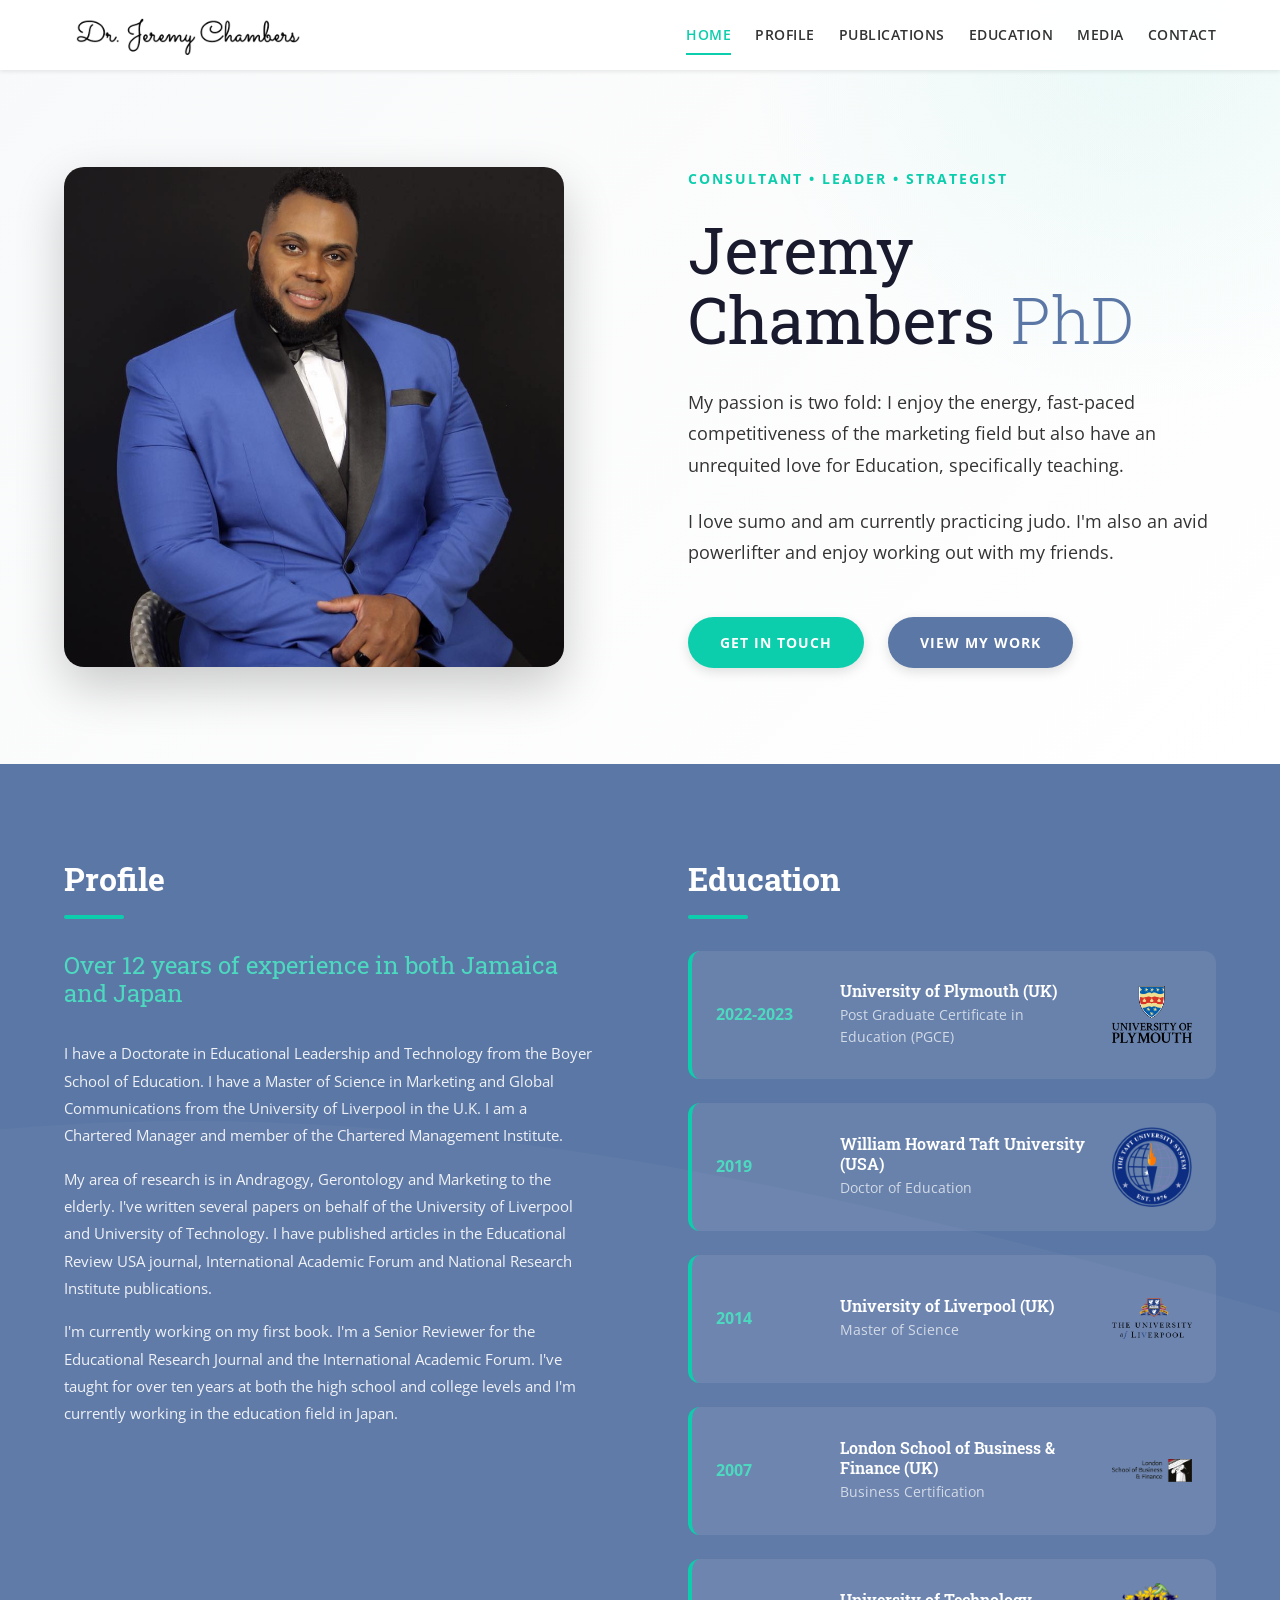
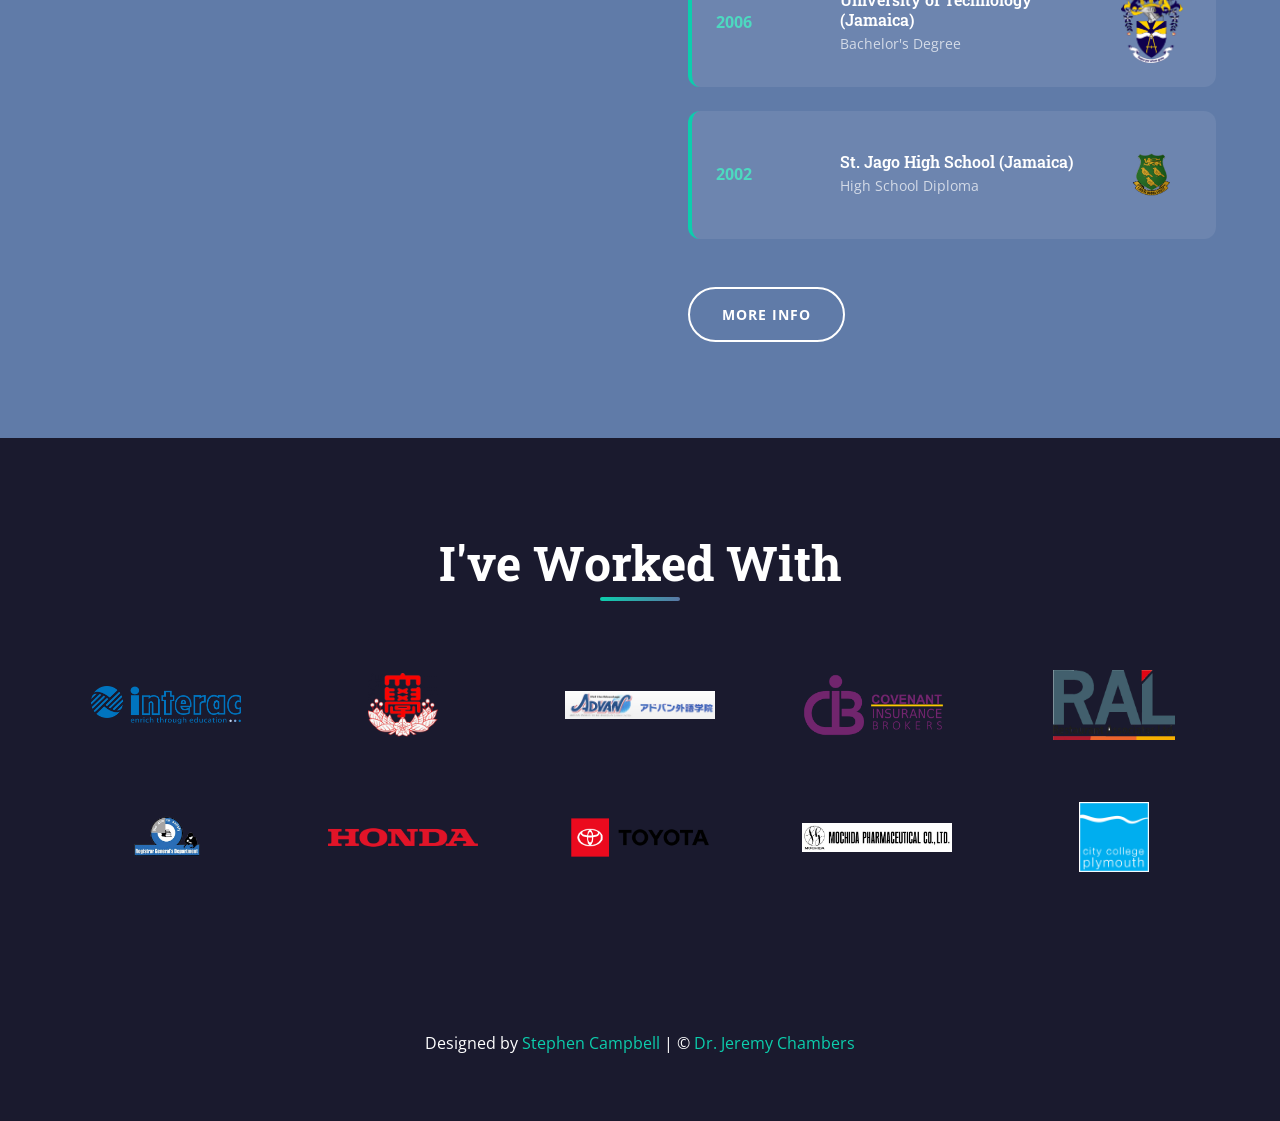
==== index.html @ 038dfc98 "Initial commit: Dr. Jeremy Chambers website" ====
<!DOCTYPE html>
<html lang="en-US">
<head>
  <meta charset="UTF-8">
  <meta name="viewport" content="width=device-width, initial-scale=1.0">
  <title>Dr. Jeremy Chambers | Consultant, Leader, Strategist</title>
  <meta name="description" content="Dr. Jeremy Chambers PhD - Marketing consultant, educator, and strategist with over 12 years of experience in Jamaica and Japan.">
  
  <!-- Favicon -->
  <link rel="icon" href="/wp-content/uploads/2020/03/cropped-mortarboard-32x32.png" sizes="32x32">
  <link rel="apple-touch-icon" href="/wp-content/uploads/2020/03/cropped-mortarboard-180x180.png">
  
  <!-- Fonts -->
  <link rel="preconnect" href="https://fonts.googleapis.com">
  <link rel="preconnect" href="https://fonts.gstatic.com" crossorigin>
  <link href="https://fonts.googleapis.com/css2?family=Open+Sans:wght@300;400;600;700;800&family=Roboto+Slab:wght@400;600;700;800&family=Playfair+Display:wght@400;600;700&display=swap" rel="stylesheet">
  
  <!-- Styles -->
  <link rel="stylesheet" href="/css/main.css">
  <link rel="stylesheet" href="/css/home.css">
  
  <!-- Force desktop navigation always -->
  <style>
    /* Always show nav on desktop - no media query */
    .nav {
      display: flex !important;
      position: static !important;
      flex-direction: row !important;
      background: transparent !important;
      box-shadow: none !important;
      padding: 0 !important;
      gap: 1.5rem !important;
      visibility: visible !important;
      opacity: 1 !important;
    }
    .nav a {
      padding: 0.5rem 0 !important;
      border-bottom: none !important;
      width: auto !important;
    }
    .menu-toggle {
      display: none !important;
      visibility: hidden !important;
    }
  </style>
</head>
<body>
  
  <!-- Header -->
  <header class="header">
    <div class="container">
      <div class="header-inner">
        <a href="/" class="logo">
          <img src="/wp-content/uploads/2020/03/Dr-Jeremy-Chambers-3.png" alt="Dr. Jeremy Chambers">
        </a>
        <nav class="nav" id="nav">
          <a href="/" class="active">Home</a>
          <a href="/profile/">Profile</a>
          <a href="/publications/">Publications</a>
          <a href="/education/">Education</a>
          <a href="/media/">Media</a>
          <a href="/contact-us/">Contact</a>
        </nav>
        <button class="menu-toggle" onclick="document.getElementById('nav').classList.toggle('active')">
          <span></span>
          <span></span>
          <span></span>
        </button>
      </div>
    </div>
  </header>
  
  <!-- Hero Section -->
  <section class="hero">
    <div class="container">
      <div class="hero-grid">
        <div class="hero-image">
          <img src="/wp-content/uploads/2020/03/jeremy.jpg" alt="Dr. Jeremy Chambers">
        </div>
        <div class="hero-content">
          <span class="hero-tagline">Consultant • Leader • Strategist</span>
          <h1>Jeremy Chambers <span>PhD</span></h1>
          <p>My passion is two fold: I enjoy the energy, fast-paced competitiveness of the marketing field but also have an unrequited love for Education, specifically teaching.</p>
          <p>I love sumo and am currently practicing judo. I'm also an avid powerlifter and enjoy working out with my friends.</p>
          <div class="hero-buttons">
            <a href="/contact-us/" class="btn btn-primary">Get In Touch</a>
            <a href="/publications/" class="btn btn-secondary">View My Work</a>
          </div>
        </div>
      </div>
    </div>
  </section>
  
  <!-- Profile Section -->
  <section class="profile-section">
    <div class="container">
      <div class="profile-grid">
        <div class="profile-content">
          <h2>Profile</h2>
          <div class="divider"></div>
          <h3>Over 12 years of experience in both Jamaica and Japan</h3>
          <p>I have a Doctorate in Educational Leadership and Technology from the Boyer School of Education. I have a Master of Science in Marketing and Global Communications from the University of Liverpool in the U.K. I am a Chartered Manager and member of the Chartered Management Institute.</p>
          <p>My area of research is in Andragogy, Gerontology and Marketing to the elderly. I've written several papers on behalf of the University of Liverpool and University of Technology. I have published articles in the Educational Review USA journal, International Academic Forum and National Research Institute publications.</p>
          <p>I'm currently working on my first book. I'm a Senior Reviewer for the Educational Research Journal and the International Academic Forum. I've taught for over ten years at both the high school and college levels and I'm currently working in the education field in Japan.</p>
        </div>
        <div class="education-timeline">
          <h2>Education</h2>
          <div class="divider"></div>
          <div class="timeline">
            <div class="timeline-item">
              <span class="year">2022-2023</span>
              <div class="details">
                <h4>University of Plymouth (UK)</h4>
                <p>Post Graduate Certificate in Education (PGCE)</p>
              </div>
              <img src="/wp-content/uploads/2024/05/university-of-plymouth-logo-7552DF58A1-seeklogo.com_.png" alt="University of Plymouth">
            </div>
            <div class="timeline-item">
              <span class="year">2019</span>
              <div class="details">
                <h4>William Howard Taft University (USA)</h4>
                <p>Doctor of Education</p>
              </div>
              <img src="/wp-content/uploads/2020/04/William-Howard-Taft.png" alt="William Howard Taft University">
            </div>
            <div class="timeline-item">
              <span class="year">2014</span>
              <div class="details">
                <h4>University of Liverpool (UK)</h4>
                <p>Master of Science</p>
              </div>
              <img src="/wp-content/uploads/2020/04/University-of-Liverpool-emblem.png" alt="University of Liverpool">
            </div>
            <div class="timeline-item">
              <span class="year">2007</span>
              <div class="details">
                <h4>London School of Business & Finance (UK)</h4>
                <p>Business Certification</p>
              </div>
              <img src="/wp-content/uploads/2020/04/London-School-of-Business-Finance.png" alt="LSBF">
            </div>
            <div class="timeline-item">
              <span class="year">2006</span>
              <div class="details">
                <h4>University of Technology (Jamaica)</h4>
                <p>Bachelor's Degree</p>
              </div>
              <img src="/wp-content/uploads/2020/04/UTECH-emblem.png" alt="UTech Jamaica">
            </div>
            <div class="timeline-item">
              <span class="year">2002</span>
              <div class="details">
                <h4>St. Jago High School (Jamaica)</h4>
                <p>High School Diploma</p>
              </div>
              <img src="/wp-content/uploads/2020/04/St_Jago_High_School_Crest.png" alt="St. Jago High School">
            </div>
          </div>
          <a href="/education/" class="btn btn-outline">More Info</a>
        </div>
      </div>
    </div>
  </section>
  
  <!-- Worked With Section -->
  <section class="worked-with">
    <div class="container">
      <div class="section-title">
        <h2>I've Worked With</h2>
      </div>
      <div class="logos-grid">
        <a href="https://interacnetwork.com/" target="_blank" class="logo-item">
          <img src="/wp-content/uploads/2020/03/interac-Japan.png" alt="Interac Japan">
        </a>
        <a href="https://www.nihon-u.ac.jp/en/" target="_blank" class="logo-item">
          <img src="/wp-content/uploads/2020/03/Nihon-University.png" alt="Nihon University">
        </a>
        <a href="https://www.advan.ne.jp/teaching/" target="_blank" class="logo-item">
          <img src="/wp-content/uploads/2020/03/Advan-Emblem.jpg" alt="Advan">
        </a>
        <a href="https://www.covenantinsurancebrokersjm.com/" target="_blank" class="logo-item">
          <img src="/wp-content/uploads/2020/03/Covenant-Insurance-Brokers-Emblem.png" alt="Covenant Insurance Brokers">
        </a>
        <a href="https://www.raljm.com/" target="_blank" class="logo-item">
          <img src="/wp-content/uploads/2020/03/Restaurants-Associates-LTD-Emblem.png" alt="Restaurants Associates Ltd">
        </a>
        <a href="https://www.rgd.gov.jm/" target="_blank" class="logo-item">
          <img src="/wp-content/uploads/2020/03/RGD-Emblem.png" alt="RGD">
        </a>
        <div class="logo-item">
          <img src="/wp-content/uploads/2024/05/honda-japan-logo-24.png" alt="Honda Japan">
        </div>
        <div class="logo-item">
          <img src="/wp-content/uploads/2024/05/toyota-logo-2019-download.png" alt="Toyota">
        </div>
        <div class="logo-item">
          <img src="/wp-content/uploads/2024/05/mochida-pharmaceuticals-Japan.png" alt="Mochida Pharmaceuticals">
        </div>
        <div class="logo-item">
          <img src="/wp-content/uploads/2024/05/city-college-plymough-150x150.png" alt="City College Plymouth">
        </div>
      </div>
    </div>
  </section>
  
  <!-- Footer -->
  <footer class="footer">
    <div class="container">
      <p>Designed by <a href="https://stepocampbell.github.io/" target="_blank">Stephen Campbell</a> | © <a href="/">Dr. Jeremy Chambers</a></p>
    </div>
  </footer>
  
  <script>
    // Simple scroll header effect
    window.addEventListener('scroll', function() {
      const header = document.querySelector('.header');
      if (window.scrollY > 50) {
        header.style.boxShadow = '0 4px 20px rgba(0,0,0,0.1)';
      } else {
        header.style.boxShadow = '0 2px 4px rgba(0,0,0,0.08)';
      }
    });
  </script>
</body>
</html>
---- css/main.css ----
/* =====================================================
   DR. JEREMY CHAMBERS - MAIN STYLESHEET
   Clean, modern design system
   ===================================================== */

/* ----- CSS Variables (Design Tokens) ----- */
:root {
  /* Colors */
  --teal: #0ccead;
  --teal-dark: #0ab89a;
  --teal-light: #4dd9c0;
  --blue-accent: #5b77a5;
  --blue-dark: #45607f;
  --dark: #1a1a2e;
  --dark-lighter: #2d2d44;
  --text: #333333;
  --text-light: #666666;
  --text-muted: #999999;
  --white: #ffffff;
  --gray-50: #f8f9fa;
  --gray-100: #f1f3f5;
  --gray-200: #e9ecef;
  --gray-300: #dee2e6;

  /* Shadows */
  --shadow-sm: 0 2px 4px rgba(0, 0, 0, 0.08);
  --shadow-md: 0 4px 12px rgba(0, 0, 0, 0.12);
  --shadow-lg: 0 8px 30px rgba(0, 0, 0, 0.15);
  --shadow-xl: 0 20px 50px rgba(0, 0, 0, 0.2);

  /* Border Radius */
  --radius-sm: 6px;
  --radius-md: 12px;
  --radius-lg: 20px;
  --radius-full: 9999px;

  /* Transitions */
  --transition-fast: 0.15s ease;
  --transition: 0.3s cubic-bezier(0.4, 0, 0.2, 1);
  --transition-slow: 0.5s cubic-bezier(0.4, 0, 0.2, 1);

  /* Typography */
  --font-sans: 'Open Sans', -apple-system, BlinkMacSystemFont, sans-serif;
  --font-serif: 'Roboto Slab', Georgia, serif;
  --font-display: 'Playfair Display', Georgia, serif;

  /* Spacing */
  --space-xs: 0.5rem;
  --space-sm: 1rem;
  --space-md: 1.5rem;
  --space-lg: 2rem;
  --space-xl: 3rem;
  --space-2xl: 4rem;
  --space-3xl: 6rem;

  /* Container */
  --container-max: 1200px;
  --container-narrow: 900px;
}

/* ----- CSS Reset ----- */
*, *::before, *::after {
  margin: 0;
  padding: 0;
  box-sizing: border-box;
}

html {
  scroll-behavior: smooth;
  font-size: 16px;
}

body {
  font-family: var(--font-sans);
  color: var(--text);
  line-height: 1.6;
  background: var(--white);
  -webkit-font-smoothing: antialiased;
  -moz-osx-font-smoothing: grayscale;
  overflow-x: hidden;
}

img {
  max-width: 100%;
  height: auto;
  display: block;
}

a {
  color: inherit;
  text-decoration: none;
  transition: var(--transition);
}

ul, ol {
  list-style: none;
}

button {
  font-family: inherit;
  cursor: pointer;
  border: none;
  background: none;
}

/* ----- Typography ----- */
h1, h2, h3, h4, h5, h6 {
  font-family: var(--font-serif);
  color: var(--dark);
  line-height: 1.2;
  font-weight: 700;
}

h1 { font-size: clamp(2.5rem, 5vw, 4rem); }
h2 { font-size: clamp(2rem, 4vw, 3rem); }
h3 { font-size: clamp(1.5rem, 3vw, 2rem); }
h4 { font-size: clamp(1.25rem, 2vw, 1.5rem); }

p {
  margin-bottom: 1rem;
}

.lead {
  font-size: 1.25rem;
  line-height: 1.7;
  color: var(--text-light);
}

/* ----- Layout ----- */
.container {
  width: 100%;
  max-width: var(--container-max);
  margin: 0 auto;
  padding: 0 var(--space-md);
}

.container-narrow {
  max-width: var(--container-narrow);
}

.section {
  padding: var(--space-3xl) 0;
}

.section-sm {
  padding: var(--space-2xl) 0;
}

/* ----- Header ----- */
.header {
  position: fixed;
  top: 0;
  left: 0;
  right: 0;
  z-index: 1000;
  background: rgba(255, 255, 255, 0.95);
  backdrop-filter: blur(10px);
  -webkit-backdrop-filter: blur(10px);
  box-shadow: var(--shadow-sm);
  transition: var(--transition);
}

.header-inner {
  display: flex;
  align-items: center;
  justify-content: space-between;
  height: 70px;
}

.logo img {
  height: 40px;
  width: auto;
}

.nav {
  display: flex;
  align-items: center;
  gap: var(--space-lg);
}

.nav a {
  font-size: 0.9rem;
  font-weight: 600;
  color: var(--text);
  text-transform: uppercase;
  letter-spacing: 0.5px;
  padding: var(--space-xs) 0;
  position: relative;
}

.nav a::after {
  content: '';
  position: absolute;
  bottom: 0;
  left: 0;
  width: 0;
  height: 2px;
  background: var(--teal);
  transition: var(--transition);
}

.nav a:hover::after,
.nav a.active::after {
  width: 100%;
}

.nav a:hover,
.nav a.active {
  color: var(--teal);
}

/* Mobile Menu Button */
.menu-toggle {
  display: none;
  flex-direction: column;
  gap: 5px;
  padding: 10px;
  cursor: pointer;
}

.menu-toggle span {
  width: 25px;
  height: 2px;
  background: var(--dark);
  transition: var(--transition);
}

/* ----- Buttons ----- */
.btn {
  display: inline-flex;
  align-items: center;
  justify-content: center;
  gap: var(--space-xs);
  padding: 14px 32px;
  font-size: 0.9rem;
  font-weight: 700;
  text-transform: uppercase;
  letter-spacing: 1px;
  border-radius: var(--radius-full);
  transition: var(--transition);
  cursor: pointer;
}

.btn-primary {
  background: var(--teal);
  color: var(--white);
  box-shadow: var(--shadow-md);
}

.btn-primary:hover {
  background: var(--teal-dark);
  transform: translateY(-2px);
  box-shadow: var(--shadow-lg);
}

.btn-secondary {
  background: var(--blue-accent);
  color: var(--white);
  box-shadow: var(--shadow-md);
}

.btn-secondary:hover {
  background: var(--blue-dark);
  transform: translateY(-2px);
  box-shadow: var(--shadow-lg);
}

.btn-outline {
  background: transparent;
  color: var(--teal);
  border: 2px solid var(--teal);
}

.btn-outline:hover {
  background: var(--teal);
  color: var(--white);
}

.btn-white {
  background: var(--white);
  color: var(--dark);
  box-shadow: var(--shadow-md);
}

.btn-white:hover {
  transform: translateY(-2px);
  box-shadow: var(--shadow-lg);
}

/* ----- Cards ----- */
.card {
  background: var(--white);
  border-radius: var(--radius-lg);
  overflow: hidden;
  box-shadow: var(--shadow-md);
  transition: var(--transition);
}

.card:hover {
  transform: translateY(-8px);
  box-shadow: var(--shadow-xl);
}

.card-image {
  position: relative;
  overflow: hidden;
  height: 250px;
}

.card-image img {
  width: 100%;
  height: 100%;
  object-fit: cover;
  transition: var(--transition-slow);
}

.card:hover .card-image img {
  transform: scale(1.1);
}

.card-body {
  padding: var(--space-lg);
}

.card-title {
  font-size: 1.25rem;
  margin-bottom: var(--space-sm);
}

.card-title a:hover {
  color: var(--teal);
}

/* ----- Section Titles ----- */
.section-title {
  text-align: center;
  margin-bottom: var(--space-xl);
}

.section-title h2 {
  margin-bottom: var(--space-sm);
  position: relative;
  display: inline-block;
}

.section-title h2::after {
  content: '';
  position: absolute;
  bottom: -10px;
  left: 50%;
  transform: translateX(-50%);
  width: 80px;
  height: 4px;
  background: linear-gradient(90deg, var(--teal), var(--blue-accent));
  border-radius: 2px;
}

.section-title p {
  color: var(--text-light);
  font-size: 1.1rem;
  max-width: 600px;
  margin: var(--space-md) auto 0;
}

/* ----- Badges ----- */
.badge {
  display: inline-block;
  padding: 6px 16px;
  font-size: 0.75rem;
  font-weight: 700;
  text-transform: uppercase;
  letter-spacing: 1px;
  border-radius: var(--radius-full);
}

.badge-teal {
  background: var(--teal);
  color: var(--white);
}

.badge-blue {
  background: var(--blue-accent);
  color: var(--white);
}

/* ----- Footer ----- */
.footer {
  background: var(--dark);
  color: var(--white);
  padding: var(--space-xl) 0;
  text-align: center;
}

.footer a {
  color: var(--teal);
}

.footer a:hover {
  color: var(--teal-light);
}

/* ----- Utilities ----- */
.text-center { text-align: center; }
.text-left { text-align: left; }
.text-right { text-align: right; }

.text-white { color: var(--white); }
.text-teal { color: var(--teal); }
.text-muted { color: var(--text-muted); }

.bg-dark { background: var(--dark); }
.bg-blue { background: var(--blue-accent); }
.bg-gray { background: var(--gray-50); }
.bg-white { background: var(--white); }

.mt-sm { margin-top: var(--space-sm); }
.mt-md { margin-top: var(--space-md); }
.mt-lg { margin-top: var(--space-lg); }
.mt-xl { margin-top: var(--space-xl); }

.mb-sm { margin-bottom: var(--space-sm); }
.mb-md { margin-bottom: var(--space-md); }
.mb-lg { margin-bottom: var(--space-lg); }
.mb-xl { margin-bottom: var(--space-xl); }

/* ----- Grid ----- */
.grid {
  display: grid;
  gap: var(--space-lg);
}

.grid-2 { grid-template-columns: repeat(2, 1fr); }
.grid-3 { grid-template-columns: repeat(3, 1fr); }
.grid-4 { grid-template-columns: repeat(4, 1fr); }

.grid-auto {
  grid-template-columns: repeat(auto-fit, minmax(280px, 1fr));
}

/* ----- Flex ----- */
.flex { display: flex; }
.flex-wrap { flex-wrap: wrap; }
.items-center { align-items: center; }
.justify-center { justify-content: center; }
.justify-between { justify-content: space-between; }
.gap-sm { gap: var(--space-sm); }
.gap-md { gap: var(--space-md); }
.gap-lg { gap: var(--space-lg); }

/* =====================================================
   RESPONSIVE DESIGN
   ===================================================== */

@media (max-width: 1024px) {
  .grid-4 { grid-template-columns: repeat(2, 1fr); }
  .grid-3 { grid-template-columns: repeat(2, 1fr); }
}

/* Desktop Navigation - Always visible above 768px */
@media (min-width: 769px) {
  .header .nav {
    display: flex !important;
    visibility: visible !important;
    opacity: 1 !important;
    position: static !important;
    flex-direction: row !important;
    background: transparent !important;
    box-shadow: none !important;
    padding: 0 !important;
    gap: var(--space-lg);
  }
  
  .header .menu-toggle {
    display: none !important;
    visibility: hidden !important;
  }
}

@media (max-width: 768px) {
  :root {
    --space-3xl: 4rem;
    --space-2xl: 3rem;
  }

  .nav {
    display: none;
    position: absolute;
    top: 100%;
    left: 0;
    right: 0;
    background: var(--white);
    flex-direction: column;
    padding: var(--space-md);
    box-shadow: var(--shadow-lg);
    gap: 0;
  }

  .nav.active {
    display: flex;
  }

  .nav a {
    padding: var(--space-sm);
    border-bottom: 1px solid var(--gray-200);
    width: 100%;
    text-align: center;
  }

  .nav a::after {
    display: none;
  }

  .menu-toggle {
    display: flex;
  }

  .grid-2,
  .grid-3,
  .grid-4 {
    grid-template-columns: 1fr;
  }
}

@media (max-width: 480px) {
  :root {
    --space-3xl: 3rem;
    --space-2xl: 2rem;
  }

  .btn {
    width: 100%;
    padding: 12px 24px;
  }
}
---- css/home.css ----
/* =====================================================
   HOMEPAGE STYLES
   ===================================================== */

/* ----- Hero Section ----- */
.hero {
  padding: calc(70px + var(--space-3xl)) 0 var(--space-3xl);
  background: linear-gradient(135deg, var(--gray-50) 0%, var(--white) 100%);
  position: relative;
  overflow: hidden;
}

.hero::before {
  content: '';
  position: absolute;
  top: -50%;
  right: -20%;
  width: 800px;
  height: 800px;
  background: radial-gradient(circle, rgba(12, 206, 173, 0.08) 0%, transparent 70%);
  border-radius: 50%;
}

.hero-grid {
  display: grid;
  grid-template-columns: 1fr 1fr;
  gap: var(--space-3xl);
  align-items: center;
}

.hero-image {
  position: relative;
}

.hero-image img {
  width: 100%;
  max-width: 500px;
  border-radius: var(--radius-lg);
  box-shadow: var(--shadow-xl);
}

.hero-image::before {
  content: '';
  position: absolute;
  top: 20px;
  left: 20px;
  right: -20px;
  bottom: -20px;
  border: 3px solid var(--teal);
  border-radius: var(--radius-lg);
  z-index: -1;
}

.hero-content {
  position: relative;
  z-index: 2;
}

.hero-tagline {
  display: inline-block;
  color: var(--teal);
  font-size: 0.9rem;
  font-weight: 700;
  text-transform: uppercase;
  letter-spacing: 2px;
  margin-bottom: var(--space-md);
}

.hero-content h1 {
  font-size: clamp(2.5rem, 5vw, 4rem);
  font-weight: 400;
  margin-bottom: var(--space-lg);
  line-height: 1.1;
}

.hero-content h1 span {
  font-weight: 300;
  color: var(--blue-accent);
}

.hero-content p {
  font-size: 1.1rem;
  color: var(--text);
  line-height: 1.8;
  margin-bottom: var(--space-md);
}

.hero-buttons {
  display: flex;
  gap: var(--space-md);
  margin-top: var(--space-xl);
}

/* ----- Profile Section ----- */
.profile-section {
  padding: var(--space-3xl) 0;
  background: var(--blue-accent);
  color: var(--white);
  position: relative;
  overflow: hidden;
}

.profile-section::before {
  content: '';
  position: absolute;
  top: 0;
  left: 0;
  right: 0;
  bottom: 0;
  background: url('data:image/svg+xml;utf8,<svg xmlns="http://www.w3.org/2000/svg" viewBox="0 0 1440 320"><path fill="rgba(255,255,255,0.03)" d="M0,64L48,80C96,96,192,128,288,128C384,128,480,96,576,90.7C672,85,768,107,864,133.3C960,160,1056,192,1152,186.7C1248,181,1344,139,1392,117.3L1440,96L1440,320L1392,320C1344,320,1248,320,1152,320C1056,320,960,320,864,320C768,320,672,320,576,320C480,320,384,320,288,320C192,320,96,320,48,320L0,320Z"></path></svg>');
  background-size: cover;
  background-position: bottom;
}

.profile-grid {
  display: grid;
  grid-template-columns: 1fr 1fr;
  gap: var(--space-3xl);
  position: relative;
  z-index: 2;
}

.profile-content h2,
.education-timeline h2 {
  color: var(--white);
  font-size: 2rem;
  margin-bottom: var(--space-sm);
}

.divider {
  width: 60px;
  height: 4px;
  background: var(--teal);
  border-radius: 2px;
  margin-bottom: var(--space-lg);
}

.profile-content h3 {
  color: var(--teal-light);
  font-size: 1.5rem;
  font-weight: 400;
  margin-bottom: var(--space-lg);
}

.profile-content p {
  color: rgba(255, 255, 255, 0.9);
  line-height: 1.8;
  font-size: 0.95rem;
}

/* ----- Education Timeline ----- */
.timeline {
  display: flex;
  flex-direction: column;
  gap: var(--space-md);
  margin-bottom: var(--space-xl);
}

.timeline-item {
  display: grid;
  grid-template-columns: 100px 1fr 80px;
  gap: var(--space-md);
  align-items: center;
  background: rgba(255, 255, 255, 0.08);
  padding: var(--space-md);
  border-radius: var(--radius-md);
  border-left: 4px solid var(--teal);
  transition: var(--transition);
}

.timeline-item:hover {
  background: rgba(255, 255, 255, 0.12);
  transform: translateX(5px);
}

.timeline-item .year {
  font-size: 1rem;
  font-weight: 700;
  color: var(--teal-light);
}

.timeline-item .details h4 {
  font-size: 1rem;
  font-weight: 600;
  color: var(--white);
  margin-bottom: 4px;
}

.timeline-item .details p {
  font-size: 0.85rem;
  color: rgba(255, 255, 255, 0.7);
  margin: 0;
}

.timeline-item img {
  width: 80px;
  height: 80px;
  object-fit: contain;
}

.education-timeline .btn-outline {
  color: var(--white);
  border-color: var(--white);
}

.education-timeline .btn-outline:hover {
  background: var(--white);
  color: var(--blue-accent);
}

/* ----- Worked With Section ----- */
.worked-with {
  padding: var(--space-3xl) 0;
  background: var(--dark);
}

.worked-with .section-title h2 {
  color: var(--white);
}

.logos-grid {
  display: grid;
  grid-template-columns: repeat(5, 1fr);
  gap: var(--space-lg);
  align-items: center;
  justify-items: center;
}

.logo-item {
  display: flex;
  align-items: center;
  justify-content: center;
  padding: var(--space-md);
  height: 100px;
  transition: var(--transition);
}

.logo-item img {
  max-width: 150px;
  max-height: 70px;
  object-fit: contain;
  transition: var(--transition);
}

.logo-item:hover img {
  transform: scale(1.05);
}

/* ----- Responsive Design ----- */
@media (max-width: 1024px) {
  .hero-grid {
    grid-template-columns: 1fr;
    gap: var(--space-xl);
    text-align: center;
  }

  .hero-image {
    order: -1;
    max-width: 400px;
    margin: 0 auto;
  }

  .hero-image::before {
    display: none;
  }

  .hero-buttons {
    justify-content: center;
  }

  .profile-grid {
    grid-template-columns: 1fr;
    gap: var(--space-2xl);
  }

  .logos-grid {
    grid-template-columns: repeat(4, 1fr);
  }
}

@media (max-width: 768px) {
  .hero {
    padding: calc(70px + var(--space-xl)) 0 var(--space-xl);
  }

  .hero-content h1 {
    font-size: 2.5rem;
  }

  .hero-buttons {
    flex-direction: column;
  }

  .timeline-item {
    grid-template-columns: 1fr;
    text-align: center;
  }

  .timeline-item .year {
    font-size: 1.1rem;
  }

  .timeline-item img {
    margin: 0 auto;
  }

  .logos-grid {
    grid-template-columns: repeat(2, 1fr);
    gap: var(--space-md);
  }

  .logo-item {
    height: 80px;
    padding: var(--space-sm);
  }

  .logo-item img {
    max-width: 120px;
    max-height: 50px;
  }
}

@media (max-width: 480px) {
  .hero-content h1 {
    font-size: 2rem;
  }

  .profile-content h3 {
    font-size: 1.25rem;
  }

  .timeline-item {
    padding: var(--space-sm);
  }
}
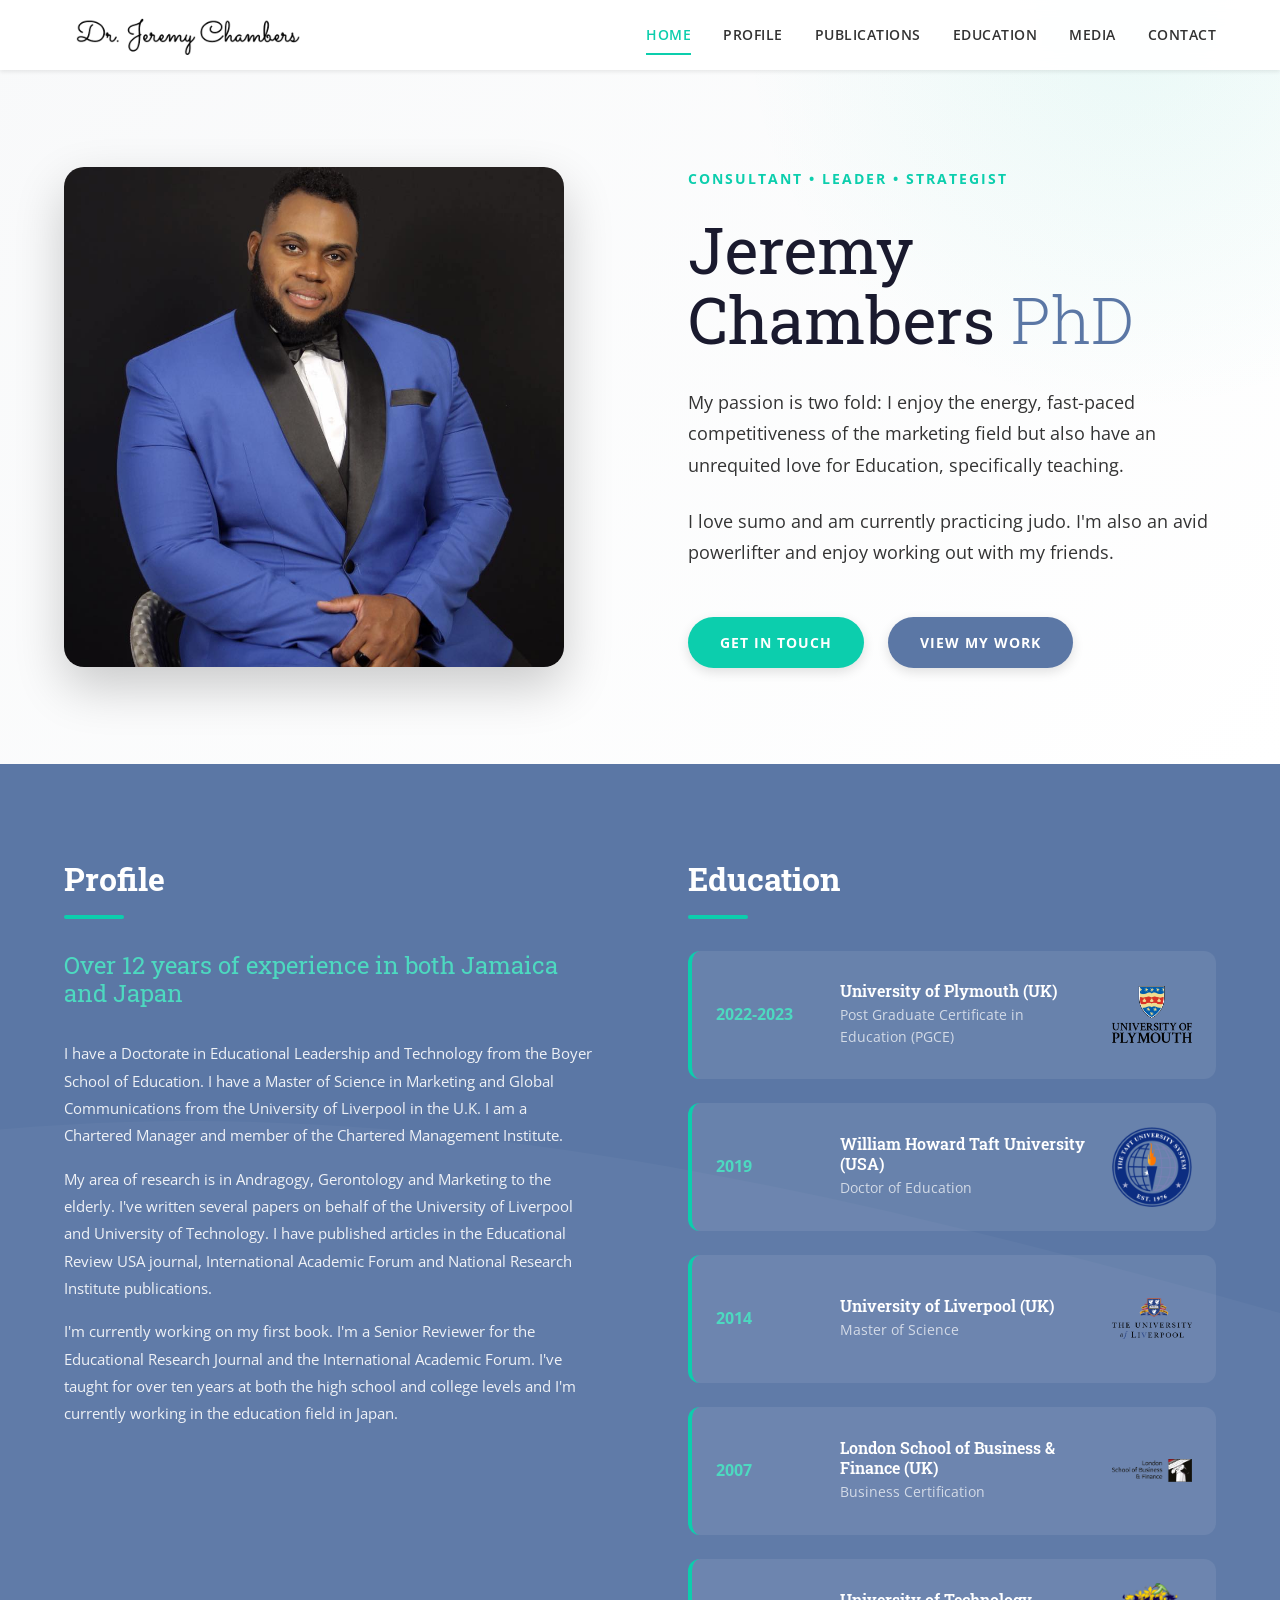
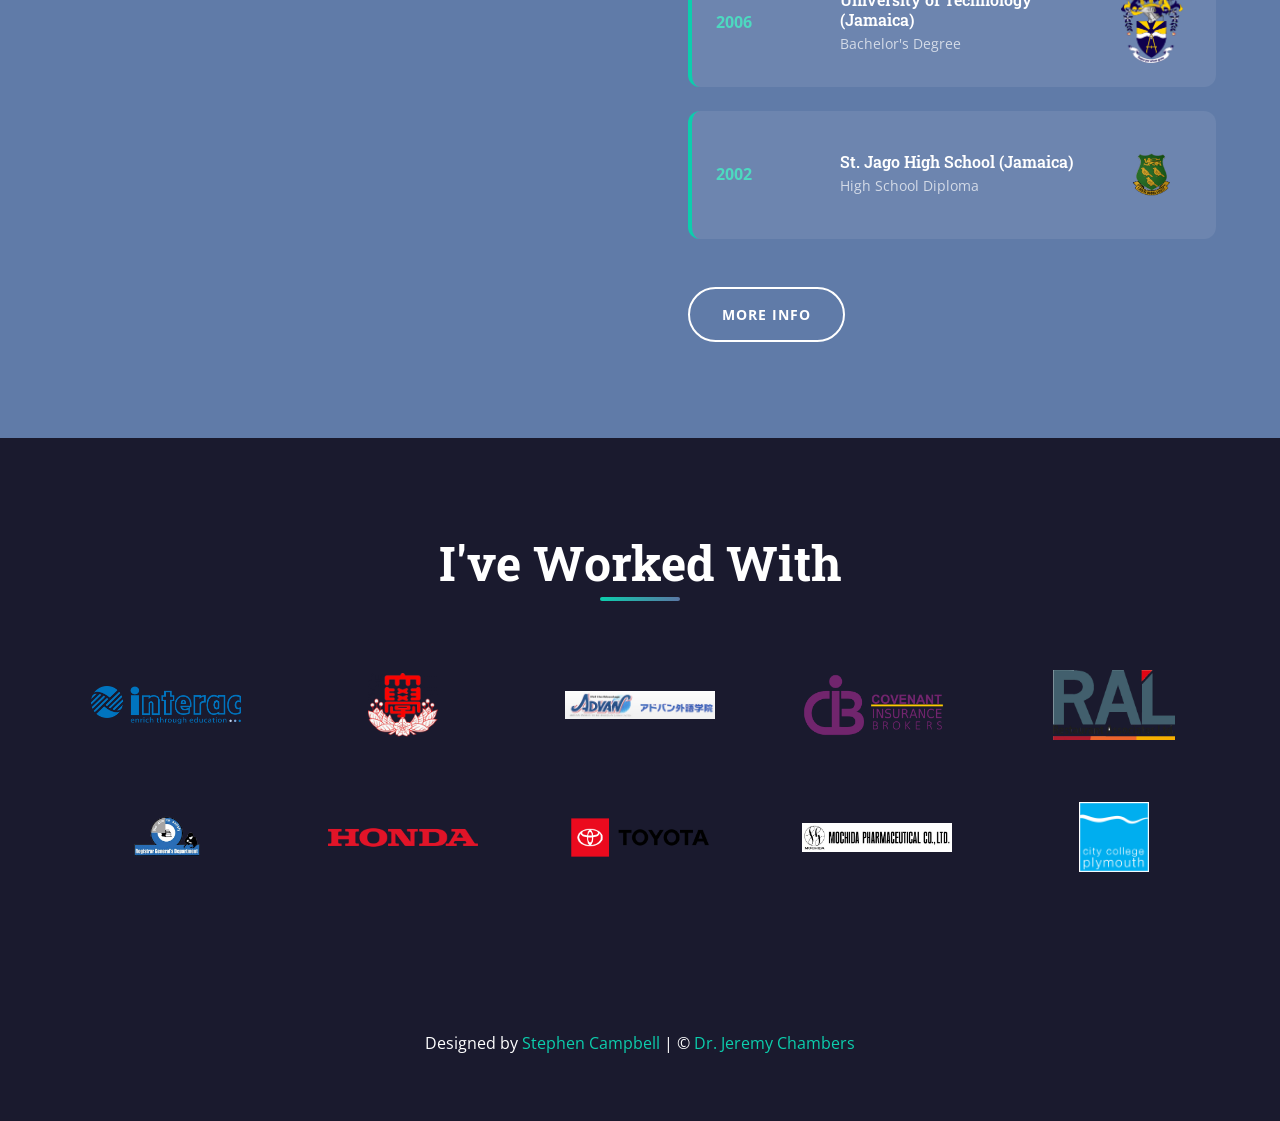
==== commit 59c87abf: "Optimize tablet/mobile views, add YouTube videos, fix image display and remove lightbox captions - A" ====
--- a/index.html
+++ b/index.html
@@ -16,33 +16,9 @@
   <link href="https://fonts.googleapis.com/css2?family=Open+Sans:wght@300;400;600;700;800&family=Roboto+Slab:wght@400;600;700;800&family=Playfair+Display:wght@400;600;700&display=swap" rel="stylesheet">
   
   <!-- Styles -->
-  <link rel="stylesheet" href="/css/main.css">
+  <link rel="stylesheet" href="/css/main.css?v=2">
   <link rel="stylesheet" href="/css/home.css">
   
-  <!-- Force desktop navigation always -->
-  <style>
-    /* Always show nav on desktop - no media query */
-    .nav {
-      display: flex !important;
-      position: static !important;
-      flex-direction: row !important;
-      background: transparent !important;
-      box-shadow: none !important;
-      padding: 0 !important;
-      gap: 1.5rem !important;
-      visibility: visible !important;
-      opacity: 1 !important;
-    }
-    .nav a {
-      padding: 0.5rem 0 !important;
-      border-bottom: none !important;
-      width: auto !important;
-    }
-    .menu-toggle {
-      display: none !important;
-      visibility: hidden !important;
-    }
-  </style>
 </head>
 <body>
   
--- a/css/main.css
+++ b/css/main.css
@@ -451,13 +451,57 @@
    RESPONSIVE DESIGN
    ===================================================== */
 
-@media (max-width: 1024px) {
+/* Tablet (769px - 1024px) - Use hamburger menu */
+@media (min-width: 769px) and (max-width: 1024px) {
+  :root {
+    --space-3xl: 4rem;
+    --space-2xl: 3rem;
+  }
+  
+  .container {
+    padding: 0 var(--space-lg);
+  }
+  
+  /* Show hamburger menu on all tablets */
+  .header .nav {
+    display: none;
+    position: absolute;
+    top: 100%;
+    left: 0;
+    right: 0;
+    background: var(--white);
+    flex-direction: column;
+    padding: var(--space-md);
+    box-shadow: var(--shadow-lg);
+    gap: 0;
+  }
+
+  .header .nav.active {
+    display: flex;
+  }
+
+  .header .nav a {
+    padding: var(--space-sm);
+    border-bottom: 1px solid var(--gray-200);
+    width: 100%;
+    text-align: center;
+    font-size: 0.9rem;
+  }
+
+  .header .nav a::after {
+    display: none;
+  }
+
+  .header .menu-toggle {
+    display: flex;
+  }
+  
   .grid-4 { grid-template-columns: repeat(2, 1fr); }
   .grid-3 { grid-template-columns: repeat(2, 1fr); }
 }
 
-/* Desktop Navigation - Always visible above 768px */
-@media (min-width: 769px) {
+/* Desktop Navigation - Full size above 1024px */
+@media (min-width: 1025px) {
   .header .nav {
     display: flex !important;
     visibility: visible !important;
@@ -476,6 +520,7 @@
   }
 }
 
+/* Mobile Navigation - Below 768px */
 @media (max-width: 768px) {
   :root {
     --space-3xl: 4rem;
--- a/css/home.css
+++ b/css/home.css
@@ -247,48 +247,154 @@
 }
 
 /* ----- Responsive Design ----- */
+
+/* Tablet Landscape (769px - 1024px) */
+@media (min-width: 769px) and (max-width: 1024px) {
+  .hero {
+    padding: calc(70px + var(--space-2xl)) 0 var(--space-2xl);
+  }
+  
+  .hero-grid {
+    grid-template-columns: 1fr 1.2fr;
+    gap: var(--space-xl);
+    align-items: center;
+  }
+
+  .hero-image img {
+    max-width: 350px;
+  }
+
+  .hero-image::before {
+    top: 15px;
+    left: 15px;
+    right: -15px;
+    bottom: -15px;
+    border-width: 2px;
+  }
+
+  .hero-content h1 {
+    font-size: 2.5rem;
+  }
+
+  .hero-content p {
+    font-size: 1rem;
+  }
+
+  .hero-buttons {
+    gap: var(--space-sm);
+  }
+
+  .hero-buttons .btn {
+    padding: 12px 24px;
+    font-size: 0.8rem;
+  }
+
+  .profile-section {
+    padding: var(--space-2xl) 0;
+  }
+
+  .profile-grid {
+    grid-template-columns: 1fr 1fr;
+    gap: var(--space-xl);
+  }
+
+  .profile-content h2,
+  .education-timeline h2 {
+    font-size: 1.75rem;
+  }
+
+  .profile-content h3 {
+    font-size: 1.25rem;
+  }
+
+  .profile-content p {
+    font-size: 0.9rem;
+  }
+
+  .timeline-item {
+    grid-template-columns: 80px 1fr 60px;
+    gap: var(--space-sm);
+    padding: var(--space-sm);
+  }
+
+  .timeline-item .year {
+    font-size: 0.9rem;
+  }
+
+  .timeline-item .details h4 {
+    font-size: 0.9rem;
+  }
+
+  .timeline-item .details p {
+    font-size: 0.8rem;
+  }
+
+  .timeline-item img {
+    width: 60px;
+    height: 60px;
+  }
+
+  .worked-with {
+    padding: var(--space-2xl) 0;
+  }
+
+  .logos-grid {
+    grid-template-columns: repeat(5, 1fr);
+    gap: var(--space-md);
+  }
+
+  .logo-item {
+    height: 80px;
+    padding: var(--space-sm);
+  }
+
+  .logo-item img {
+    max-width: 100px;
+    max-height: 50px;
+  }
+}
+
+/* Below 1024px - Stack hero */
 @media (max-width: 1024px) {
-  .hero-grid {
-    grid-template-columns: 1fr;
-    gap: var(--space-xl);
-    text-align: center;
-  }
-
-  .hero-image {
-    order: -1;
-    max-width: 400px;
-    margin: 0 auto;
-  }
-
-  .hero-image::before {
-    display: none;
-  }
-
-  .hero-buttons {
-    justify-content: center;
-  }
-
-  .profile-grid {
-    grid-template-columns: 1fr;
-    gap: var(--space-2xl);
-  }
-
   .logos-grid {
     grid-template-columns: repeat(4, 1fr);
   }
 }
 
+/* Tablet Portrait and below (768px) */
 @media (max-width: 768px) {
   .hero {
     padding: calc(70px + var(--space-xl)) 0 var(--space-xl);
   }
 
+  .hero-grid {
+    grid-template-columns: 1fr;
+    gap: var(--space-lg);
+    text-align: center;
+  }
+
+  .hero-image {
+    order: -1;
+    max-width: 320px;
+    margin: 0 auto;
+  }
+
+  .hero-image::before {
+    display: none;
+  }
+
   .hero-content h1 {
-    font-size: 2.5rem;
+    font-size: 2.2rem;
   }
 
   .hero-buttons {
     flex-direction: column;
+    justify-content: center;
+  }
+
+  .profile-grid {
+    grid-template-columns: 1fr;
+    gap: var(--space-xl);
   }
 
   .timeline-item {
@@ -305,7 +411,7 @@
   }
 
   .logos-grid {
-    grid-template-columns: repeat(2, 1fr);
+    grid-template-columns: repeat(3, 1fr);
     gap: var(--space-md);
   }
 
@@ -315,8 +421,8 @@
   }
 
   .logo-item img {
-    max-width: 120px;
-    max-height: 50px;
+    max-width: 100px;
+    max-height: 45px;
   }
 }
 
@@ -332,5 +438,9 @@
   .timeline-item {
     padding: var(--space-sm);
   }
-}
-
+
+  .logos-grid {
+    grid-template-columns: repeat(2, 1fr);
+  }
+}
+
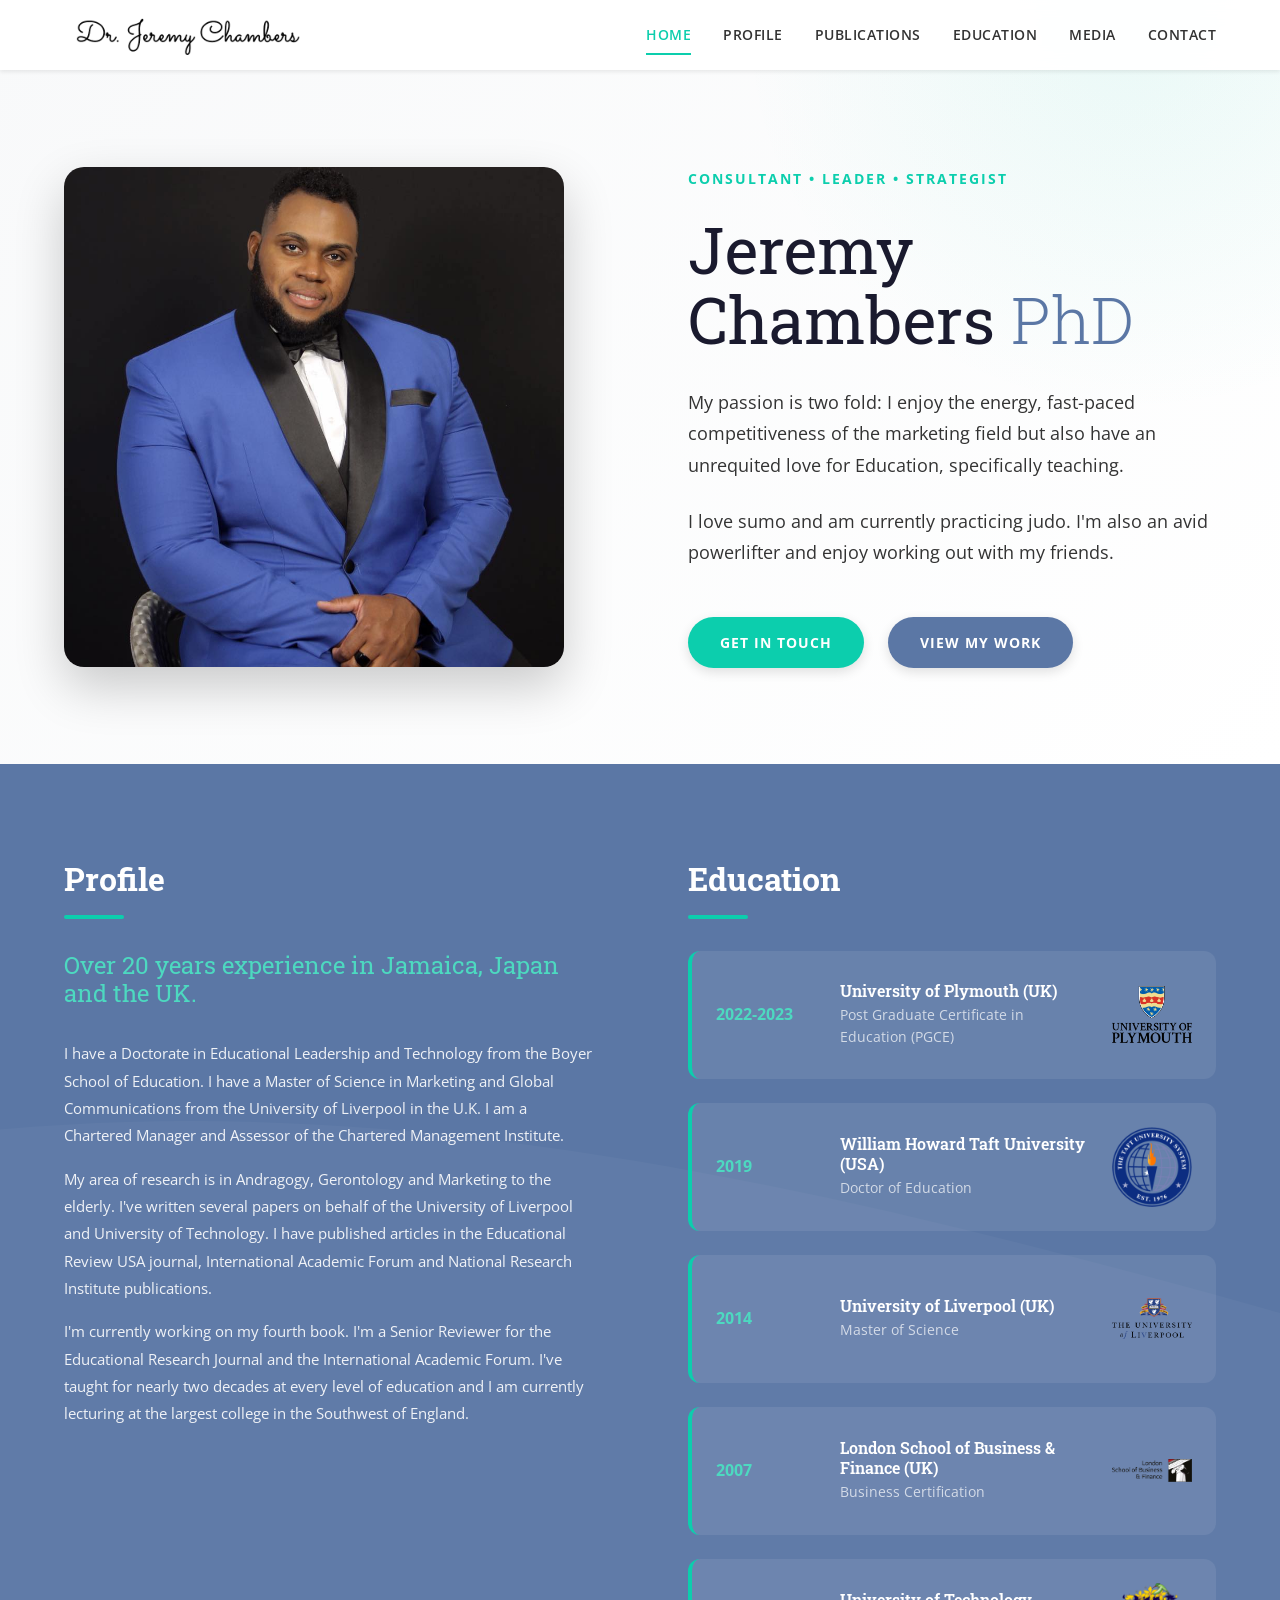
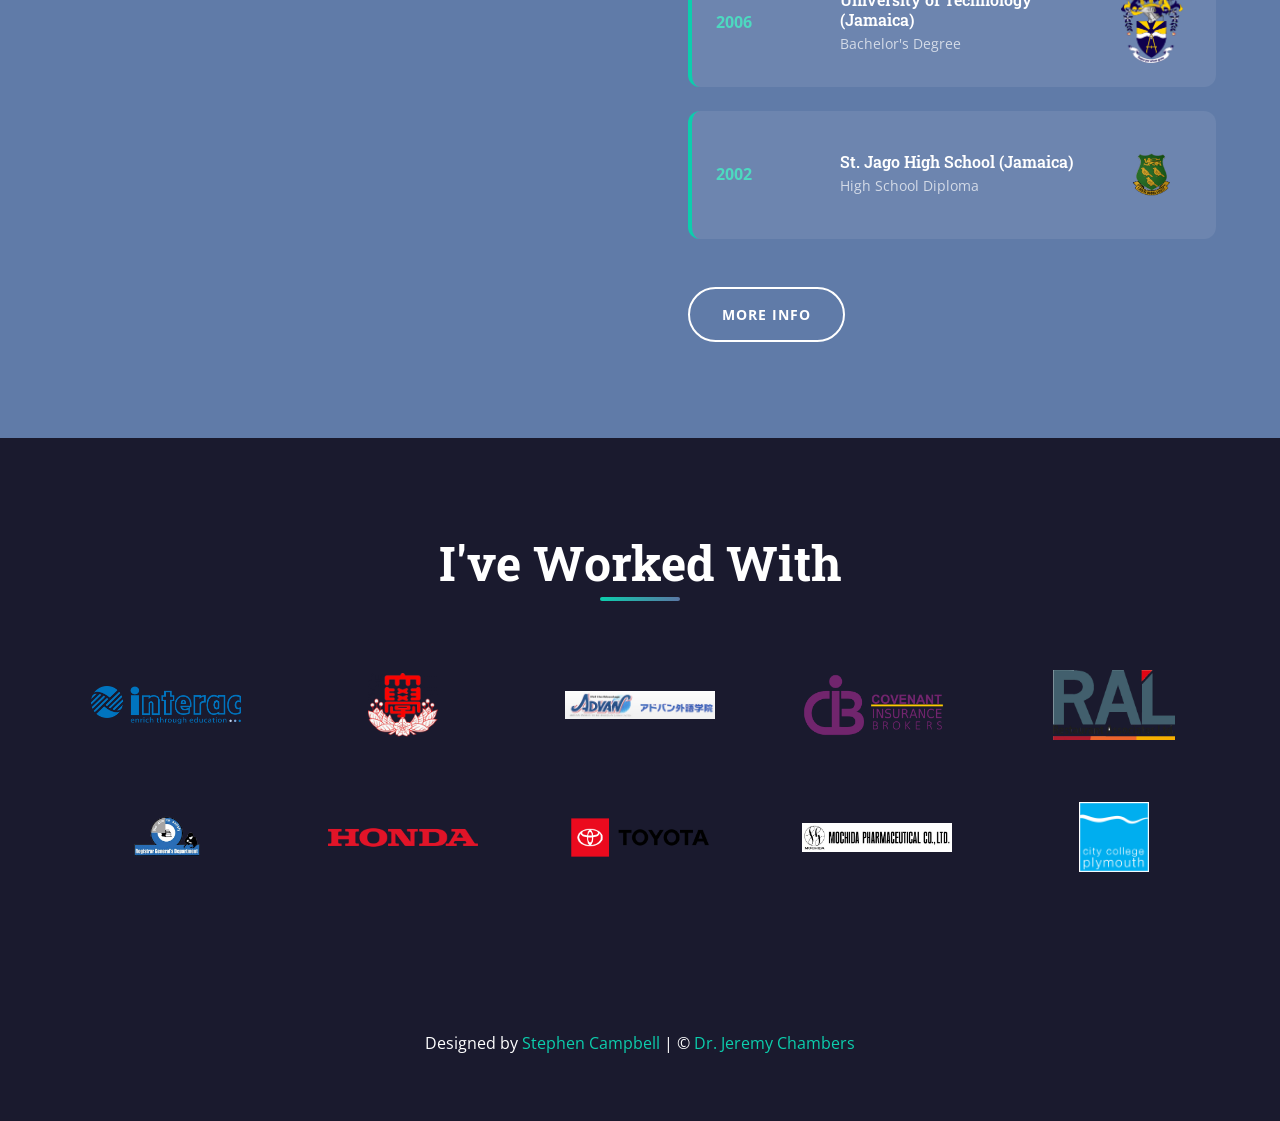
==== commit 4148571a: "Update homepage profile section with current details Correct experience, CMI role, book progress, an" ====
--- a/index.html
+++ b/index.html
@@ -74,10 +74,10 @@
         <div class="profile-content">
           <h2>Profile</h2>
           <div class="divider"></div>
-          <h3>Over 12 years of experience in both Jamaica and Japan</h3>
-          <p>I have a Doctorate in Educational Leadership and Technology from the Boyer School of Education. I have a Master of Science in Marketing and Global Communications from the University of Liverpool in the U.K. I am a Chartered Manager and member of the Chartered Management Institute.</p>
+          <h3>Over 20 years experience in Jamaica, Japan and the UK.</h3>
+          <p>I have a Doctorate in Educational Leadership and Technology from the Boyer School of Education. I have a Master of Science in Marketing and Global Communications from the University of Liverpool in the U.K. I am a Chartered Manager and Assessor of the Chartered Management Institute.</p>
           <p>My area of research is in Andragogy, Gerontology and Marketing to the elderly. I've written several papers on behalf of the University of Liverpool and University of Technology. I have published articles in the Educational Review USA journal, International Academic Forum and National Research Institute publications.</p>
-          <p>I'm currently working on my first book. I'm a Senior Reviewer for the Educational Research Journal and the International Academic Forum. I've taught for over ten years at both the high school and college levels and I'm currently working in the education field in Japan.</p>
+          <p>I'm currently working on my fourth book. I'm a Senior Reviewer for the Educational Research Journal and the International Academic Forum. I've taught for nearly two decades at every level of education and I am currently lecturing at the largest college in the Southwest of England.</p>
         </div>
         <div class="education-timeline">
           <h2>Education</h2>
